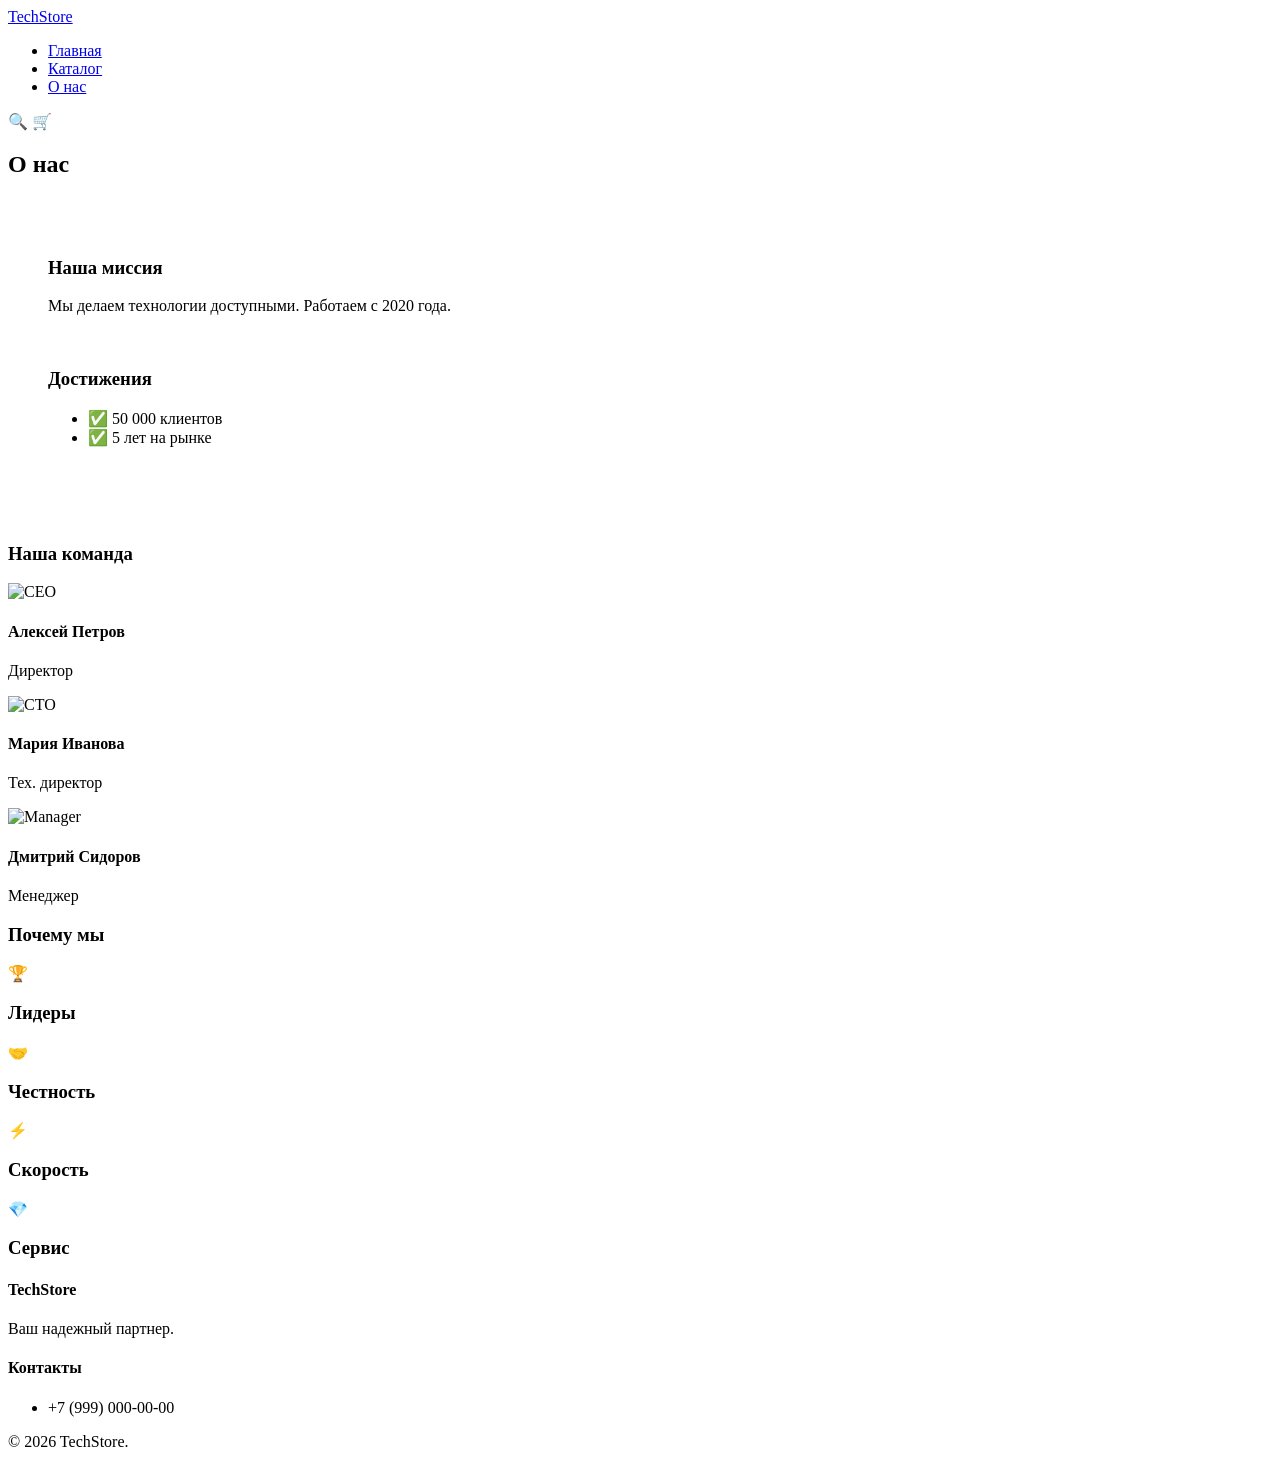
==== about.html @ f482d98d "Add about.html" ====
<!DOCTYPE html>
<html lang="ru-RU">
<head>
    <meta charset="UTF-8">
    <meta name="viewport" content="width=device-width, initial-scale=1.0">
    <title>TechStore - О нас</title>
    <link rel="stylesheet" href="css/style.css">
</head>
<body>
    <header>
        <div class="container nav-wrapper">
            <a href="index.html" class="logo">TechStore</a>
            <nav>
                <ul class="nav-menu">
                    <li><a href="index.html">Главная</a></li>
                    <li><a href="catalog.html">Каталог</a></li>
                    <li><a href="about.html">О нас</a></li>
                </ul>
            </nav>
            <div class="icons">🔍 🛒</div>
        </div>
    </header>

    <main class="container">
        <h2 class="section-title">О нас</h2>
        <div style="background: #fff; padding: 40px; border-radius: 8px; margin-bottom: 40px;">
            <h3>Наша миссия</h3>
            <p>Мы делаем технологии доступными. Работаем с 2020 года.</p>
            <br>
            <h3>Достижения</h3>
            <ul>
                <li>✅ 50 000 клиентов</li>
                <li>✅ 5 лет на рынке</li>
            </ul>
        </div>

        <h3 class="section-title">Наша команда</h3>
        <div class="team-grid">
            <div class="team-card">
                <img src="https://placehold.co/150x150?text=CEO" alt="CEO" class="team-img">
                <h4>Алексей Петров</h4><p>Директор</p>
            </div>
            <div class="team-card">
                <img src="https://placehold.co/150x150?text=CTO" alt="CTO" class="team-img">
                <h4>Мария Иванова</h4><p>Тех. директор</p>
            </div>
            <div class="team-card">
                <img src="https://placehold.co/150x150?text=Mgr" alt="Manager" class="team-img">
                <h4>Дмитрий Сидоров</h4><p>Менеджер</p>
            </div>
        </div>

        <h3 class="section-title">Почему мы</h3>
        <div class="advantages-grid">
            <div class="advantage-item"><div class="advantage-icon">🏆</div><h3>Лидеры</h3></div>
            <div class="advantage-item"><div class="advantage-icon">🤝</div><h3>Честность</h3></div>
            <div class="advantage-item"><div class="advantage-icon">⚡</div><h3>Скорость</h3></div>
            <div class="advantage-item"><div class="advantage-icon">💎</div><h3>Сервис</h3></div>
        </div>
    </main>

    <footer>
        <div class="container">
            <div class="footer-content">
                <div class="footer-section"><h4>TechStore</h4><p>Ваш надежный партнер.</p></div>
                <div class="footer-section"><h4>Контакты</h4><ul><li>+7 (999) 000-00-00</li></ul></div>
            </div>
            <div class="copyright">&copy; 2026 TechStore.</div>
        </div>
    </footer>
</body>
</html>
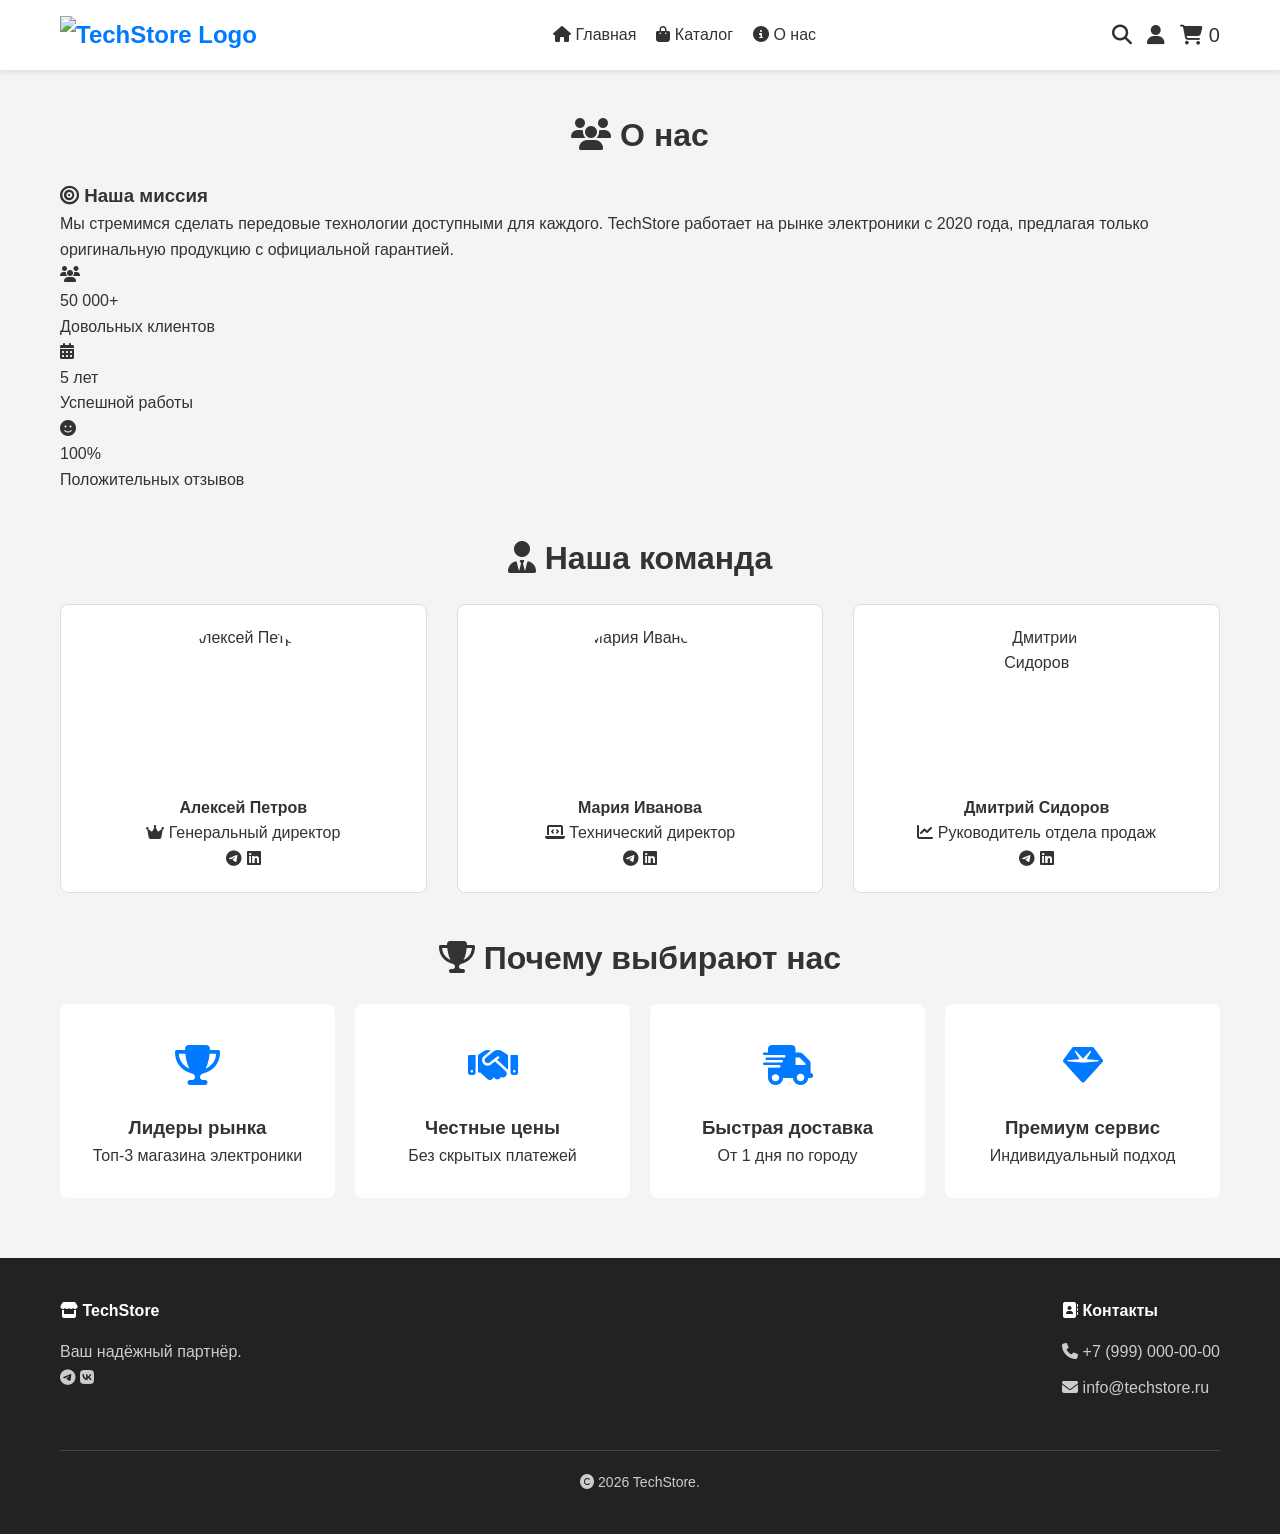
==== commit 0dbb603d: "added new about.html" ====
--- a/about.html
+++ b/about.html
@@ -4,68 +4,145 @@
     <meta charset="UTF-8">
     <meta name="viewport" content="width=device-width, initial-scale=1.0">
     <title>TechStore - О нас</title>
+    <link rel="stylesheet" href="https://cdnjs.cloudflare.com/ajax/libs/font-awesome/6.4.0/css/all.min.css">
     <link rel="stylesheet" href="css/style.css">
 </head>
 <body>
     <header>
         <div class="container nav-wrapper">
-            <a href="index.html" class="logo">TechStore</a>
+            <a href="index.html" class="logo">
+                <img src="https://placehold.co/150x50/007bff/ffffff?text=TechStore" alt="TechStore Logo" class="logo-img">
+            </a>
             <nav>
                 <ul class="nav-menu">
-                    <li><a href="index.html">Главная</a></li>
-                    <li><a href="catalog.html">Каталог</a></li>
-                    <li><a href="about.html">О нас</a></li>
+                    <li><a href="index.html"><i class="fas fa-home"></i> Главная</a></li>
+                    <li><a href="catalog.html"><i class="fas fa-shopping-bag"></i> Каталог</a></li>
+                    <li><a href="about.html"><i class="fas fa-info-circle"></i> О нас</a></li>
                 </ul>
             </nav>
-            <div class="icons">🔍 🛒</div>
+            <div class="icons">
+                <a href="#" class="icon-link"><i class="fas fa-search"></i></a>
+                <a href="#" class="icon-link"><i class="fas fa-user"></i></a>
+                <a href="#" class="icon-link cart-icon">
+                    <i class="fas fa-shopping-cart"></i>
+                    <span class="cart-count">0</span>
+                </a>
+            </div>
         </div>
     </header>
 
     <main class="container">
-        <h2 class="section-title">О нас</h2>
-        <div style="background: #fff; padding: 40px; border-radius: 8px; margin-bottom: 40px;">
-            <h3>Наша миссия</h3>
-            <p>Мы делаем технологии доступными. Работаем с 2020 года.</p>
-            <br>
-            <h3>Достижения</h3>
-            <ul>
-                <li>✅ 50 000 клиентов</li>
-                <li>✅ 5 лет на рынке</li>
-            </ul>
-        </div>
-
-        <h3 class="section-title">Наша команда</h3>
-        <div class="team-grid">
-            <div class="team-card">
-                <img src="https://placehold.co/150x150?text=CEO" alt="CEO" class="team-img">
-                <h4>Алексей Петров</h4><p>Директор</p>
+        <h2 class="section-title"><i class="fas fa-users"></i> О нас</h2>
+        
+        <div class="about-content">
+            <div class="about-text">
+                <h3><i class="fas fa-bullseye"></i> Наша миссия</h3>
+                <p>Мы стремимся сделать передовые технологии доступными для каждого. TechStore работает на рынке электроники с 2020 года, предлагая только оригинальную продукцию с официальной гарантией.</p>
             </div>
-            <div class="team-card">
-                <img src="https://placehold.co/150x150?text=CTO" alt="CTO" class="team-img">
-                <h4>Мария Иванова</h4><p>Тех. директор</p>
-            </div>
-            <div class="team-card">
-                <img src="https://placehold.co/150x150?text=Mgr" alt="Manager" class="team-img">
-                <h4>Дмитрий Сидоров</h4><p>Менеджер</p>
+            
+            <div class="about-stats">
+                <div class="stat-item">
+                    <i class="fas fa-users stat-icon"></i>
+                    <div class="stat-number">50 000+</div>
+                    <div class="stat-label">Довольных клиентов</div>
+                </div>
+                <div class="stat-item">
+                    <i class="fas fa-calendar-alt stat-icon"></i>
+                    <div class="stat-number">5 лет</div>
+                    <div class="stat-label">Успешной работы</div>
+                </div>
+                <div class="stat-item">
+                    <i class="fas fa-smile stat-icon"></i>
+                    <div class="stat-number">100%</div>
+                    <div class="stat-label">Положительных отзывов</div>
+                </div>
             </div>
         </div>
 
-        <h3 class="section-title">Почему мы</h3>
+        <h3 class="section-title"><i class="fas fa-user-tie"></i> Наша команда</h3>
+        <div class="team-grid">
+            <!-- Член команды 1 -->
+            <div class="team-card">
+                <!-- ЗАМЕНИТЕ: src на фото сотрудника -->
+                <img src="https://placehold.co/150x150/007bff/fff?text=АП" alt="Алексей Петров" class="team-img">
+                <h4>Алексей Петров</h4>
+                <p class="team-position"><i class="fas fa-crown"></i> Генеральный директор</p>
+                <div class="team-social">
+                    <a href="#"><i class="fab fa-telegram"></i></a>
+                    <a href="#"><i class="fab fa-linkedin"></i></a>
+                </div>
+            </div>
+            
+            <!-- Член команды 2 -->
+            <div class="team-card">
+                <img src="https://placehold.co/150x150/007bff/fff?text=МИ" alt="Мария Иванова" class="team-img">
+                <h4>Мария Иванова</h4>
+                <p class="team-position"><i class="fas fa-laptop-code"></i> Технический директор</p>
+                <div class="team-social">
+                    <a href="#"><i class="fab fa-telegram"></i></a>
+                    <a href="#"><i class="fab fa-linkedin"></i></a>
+                </div>
+            </div>
+            
+            <!-- Член команды 3 -->
+            <div class="team-card">
+                <img src="https://placehold.co/150x150/007bff/fff?text=ДС" alt="Дмитрий Сидоров" class="team-img">
+                <h4>Дмитрий Сидоров</h4>
+                <p class="team-position"><i class="fas fa-chart-line"></i> Руководитель отдела продаж</p>
+                <div class="team-social">
+                    <a href="#"><i class="fab fa-telegram"></i></a>
+                    <a href="#"><i class="fab fa-linkedin"></i></a>
+                </div>
+            </div>
+        </div>
+
+        <h3 class="section-title"><i class="fas fa-trophy"></i> Почему выбирают нас</h3>
         <div class="advantages-grid">
-            <div class="advantage-item"><div class="advantage-icon">🏆</div><h3>Лидеры</h3></div>
-            <div class="advantage-item"><div class="advantage-icon">🤝</div><h3>Честность</h3></div>
-            <div class="advantage-item"><div class="advantage-icon">⚡</div><h3>Скорость</h3></div>
-            <div class="advantage-item"><div class="advantage-icon">💎</div><h3>Сервис</h3></div>
+            <div class="advantage-item">
+                <div class="advantage-icon"><i class="fas fa-trophy"></i></div>
+                <h3>Лидеры рынка</h3>
+                <p>Топ-3 магазина электроники</p>
+            </div>
+            <div class="advantage-item">
+                <div class="advantage-icon"><i class="fas fa-handshake"></i></div>
+                <h3>Честные цены</h3>
+                <p>Без скрытых платежей</p>
+            </div>
+            <div class="advantage-item">
+                <div class="advantage-icon"><i class="fas fa-shipping-fast"></i></div>
+                <h3>Быстрая доставка</h3>
+                <p>От 1 дня по городу</p>
+            </div>
+            <div class="advantage-item">
+                <div class="advantage-icon"><i class="fas fa-gem"></i></div>
+                <h3>Премиум сервис</h3>
+                <p>Индивидуальный подход</p>
+            </div>
         </div>
     </main>
 
     <footer>
         <div class="container">
             <div class="footer-content">
-                <div class="footer-section"><h4>TechStore</h4><p>Ваш надежный партнер.</p></div>
-                <div class="footer-section"><h4>Контакты</h4><ul><li>+7 (999) 000-00-00</li></ul></div>
+                <div class="footer-section">
+                    <h4><i class="fas fa-store"></i> TechStore</h4>
+                    <p>Ваш надёжный партнёр.</p>
+                    <div class="social-links">
+                        <a href="#" class="social-icon"><i class="fab fa-telegram"></i></a>
+                        <a href="#" class="social-icon"><i class="fab fa-vk"></i></a>
+                    </div>
+                </div>
+                <div class="footer-section">
+                    <h4><i class="fas fa-address-book"></i> Контакты</h4>
+                    <ul>
+                        <li><i class="fas fa-phone"></i> +7 (999) 000-00-00</li>
+                        <li><i class="fas fa-envelope"></i> info@techstore.ru</li>
+                    </ul>
+                </div>
             </div>
-            <div class="copyright">&copy; 2026 TechStore.</div>
+            <div class="copyright">
+                <i class="fas fa-copyright"></i> 2026 TechStore.
+            </div>
         </div>
     </footer>
 </body>
--- a/css/style.css
+++ b/css/style.css
@@ -0,0 +1,68 @@
+/* Сброс стилей */
+* { box-sizing: border-box; margin: 0; padding: 0; }
+body { font-family: 'Arial', sans-serif; line-height: 1.6; color: #333; background: #f4f4f4; }
+ul { list-style: none; }
+a { text-decoration: none; color: inherit; }
+img { max-width: 100%; display: block; }
+button { cursor: pointer; border: none; font-family: inherit; }
+
+/* Общие классы */
+.container { max-width: 1200px; margin: 0 auto; padding: 0 20px; }
+.section-title { text-align: center; font-size: 32px; margin: 40px 0 20px; }
+.btn { display: inline-block; background: #007bff; color: #fff; padding: 10px 20px; border-radius: 5px; transition: 0.3s; }
+.btn:hover { background: #0056b3; }
+
+/* Шапка */
+header { background: #fff; box-shadow: 0 2px 5px rgba(0,0,0,0.1); position: sticky; top: 0; z-index: 100; }
+.nav-wrapper { display: flex; justify-content: space-between; align-items: center; height: 70px; }
+.logo { font-size: 24px; font-weight: bold; color: #007bff; }
+.nav-menu { display: flex; gap: 20px; }
+.nav-menu a:hover { color: #007bff; }
+.icons { font-size: 20px; display: flex; gap: 15px; }
+
+/* Главный баннер */
+.hero { background: linear-gradient(rgba(0,0,0,0.6), rgba(0,0,0,0.6)), url('https://placehold.co/1920x600/333/999?text=Banner'); background-size: cover; background-position: center; color: #fff; text-align: center; padding: 100px 20px; }
+.hero h1 { font-size: 48px; margin-bottom: 20px; }
+.hero p { font-size: 20px; margin-bottom: 30px; }
+
+/* Карточки товаров */
+.products-grid { display: grid; grid-template-columns: repeat(3, 1fr); gap: 30px; margin-bottom: 40px; }
+.product-card { background: #fff; border: 1px solid #ddd; border-radius: 8px; overflow: hidden; transition: 0.3s; display: flex; flex-direction: column; }
+.product-card:hover { transform: translateY(-5px); box-shadow: 0 10px 20px rgba(0,0,0,0.1); }
+.product-img { width: 100%; height: 200px; object-fit: cover; background: #eee; }
+.product-info { padding: 20px; flex-grow: 1; display: flex; flex-direction: column; }
+.product-title { font-size: 18px; margin-bottom: 10px; }
+.product-price { font-size: 20px; font-weight: bold; color: #007bff; margin-bottom: 10px; }
+.product-rating { color: #ffc107; margin-bottom: 15px; }
+.product-btn { margin-top: auto; width: 100%; padding: 10px; background: #333; color: #fff; border-radius: 4px; }
+.product-btn:hover { background: #007bff; }
+
+/* Преимущества */
+.advantages-grid { display: grid; grid-template-columns: repeat(4, 1fr); gap: 20px; text-align: center; margin-bottom: 40px; }
+.advantage-item { background: #fff; padding: 30px; border-radius: 8px; }
+.advantage-icon { font-size: 40px; color: #007bff; margin-bottom: 15px; }
+
+/* О нас  */
+.team-grid { display: grid; grid-template-columns: repeat(3, 1fr); gap: 30px; margin-bottom: 40px; }
+.team-card { background: #fff; text-align: center; padding: 20px; border-radius: 8px; border: 1px solid #ddd; }
+.team-img { width: 150px; height: 150px; border-radius: 50%; object-fit: cover; margin: 0 auto 20px; }
+
+/* Футер */
+footer { background: #222; color: #ccc; padding: 40px 0; margin-top: 60px; }
+.footer-content { display: flex; justify-content: space-between; flex-wrap: wrap; gap: 20px; }
+.footer-section h4 { color: #fff; margin-bottom: 15px; }
+.footer-section ul li { margin-bottom: 10px; }
+.copyright { text-align: center; margin-top: 40px; padding-top: 20px; border-top: 1px solid #444; font-size: 14px; }
+
+/* Планшет (до 1199px) */
+@media (max-width: 1199px) {
+    .products-grid, .advantages-grid, .team-grid { grid-template-columns: repeat(2, 1fr); }
+}
+/* Мобильный (до 575px) */
+@media (max-width: 575px) {
+    .nav-wrapper { flex-direction: column; height: auto; padding: 15px 0; gap: 15px; }
+    .nav-menu { flex-direction: column; align-items: center; gap: 10px; }
+    .hero h1 { font-size: 32px; }
+    .products-grid, .advantages-grid, .team-grid { grid-template-columns: 1fr; }
+    .footer-content { flex-direction: column; text-align: center; }
+}
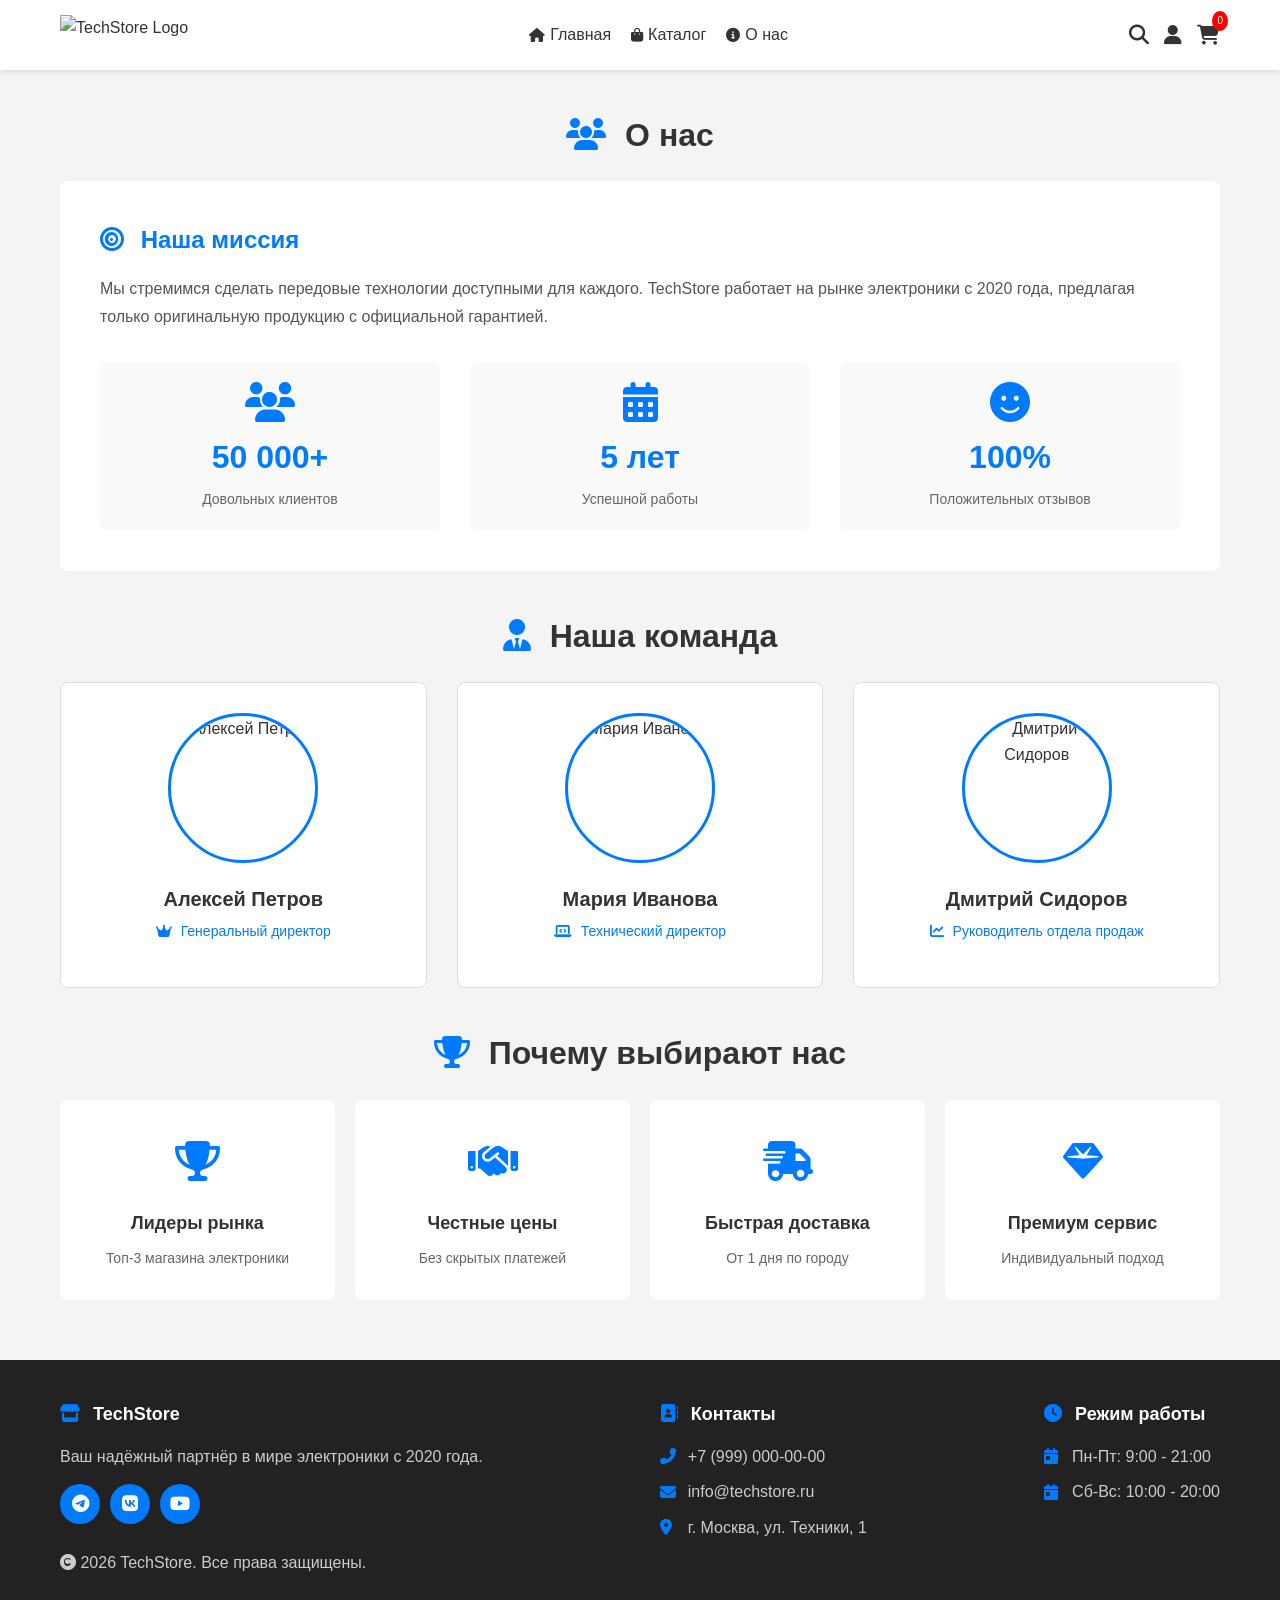
==== commit 2646f949: "added new about.html" ====
--- a/about.html
+++ b/about.html
@@ -63,14 +63,9 @@
         <div class="team-grid">
             <!-- Член команды 1 -->
             <div class="team-card">
-                <!-- ЗАМЕНИТЕ: src на фото сотрудника -->
                 <img src="https://placehold.co/150x150/007bff/fff?text=АП" alt="Алексей Петров" class="team-img">
                 <h4>Алексей Петров</h4>
                 <p class="team-position"><i class="fas fa-crown"></i> Генеральный директор</p>
-                <div class="team-social">
-                    <a href="#"><i class="fab fa-telegram"></i></a>
-                    <a href="#"><i class="fab fa-linkedin"></i></a>
-                </div>
             </div>
             
             <!-- Член команды 2 -->
@@ -78,10 +73,6 @@
                 <img src="https://placehold.co/150x150/007bff/fff?text=МИ" alt="Мария Иванова" class="team-img">
                 <h4>Мария Иванова</h4>
                 <p class="team-position"><i class="fas fa-laptop-code"></i> Технический директор</p>
-                <div class="team-social">
-                    <a href="#"><i class="fab fa-telegram"></i></a>
-                    <a href="#"><i class="fab fa-linkedin"></i></a>
-                </div>
             </div>
             
             <!-- Член команды 3 -->
@@ -89,10 +80,6 @@
                 <img src="https://placehold.co/150x150/007bff/fff?text=ДС" alt="Дмитрий Сидоров" class="team-img">
                 <h4>Дмитрий Сидоров</h4>
                 <p class="team-position"><i class="fas fa-chart-line"></i> Руководитель отдела продаж</p>
-                <div class="team-social">
-                    <a href="#"><i class="fab fa-telegram"></i></a>
-                    <a href="#"><i class="fab fa-linkedin"></i></a>
-                </div>
             </div>
         </div>
 
@@ -126,22 +113,31 @@
             <div class="footer-content">
                 <div class="footer-section">
                     <h4><i class="fas fa-store"></i> TechStore</h4>
-                    <p>Ваш надёжный партнёр.</p>
+                    <p>Ваш надёжный партнёр в мире электроники с 2020 года.</p>
                     <div class="social-links">
-                        <a href="#" class="social-icon"><i class="fab fa-telegram"></i></a>
+                        <a href="#" class="social-icon"><i class="fab fa-telegram-plane"></i></a>
                         <a href="#" class="social-icon"><i class="fab fa-vk"></i></a>
+                        <a href="#" class="social-icon"><i class="fab fa-youtube"></i></a>
                     </div>
                 </div>
                 <div class="footer-section">
                     <h4><i class="fas fa-address-book"></i> Контакты</h4>
                     <ul>
-                        <li><i class="fas fa-phone"></i> +7 (999) 000-00-00</li>
+                        <li><i class="fas fa-phone-alt"></i> +7 (999) 000-00-00</li>
                         <li><i class="fas fa-envelope"></i> info@techstore.ru</li>
+                        <li><i class="fas fa-map-marker-alt"></i> г. Москва, ул. Техники, 1</li>
+                    </ul>
+                </div>
+                <div class="footer-section">
+                    <h4><i class="fas fa-clock"></i> Режим работы</h4>
+                    <ul>
+                        <li><i class="fas fa-calendar-day"></i> Пн-Пт: 9:00 - 21:00</li>
+                        <li><i class="fas fa-calendar-day"></i> Сб-Вс: 10:00 - 20:00</li>
                     </ul>
                 </div>
             </div>
-            <div class="copyright">
-                <i class="fas fa-copyright"></i> 2026 TechStore.
+            <div class="footer-bottom">
+                <p><i class="fas fa-copyright"></i> 2026 TechStore. Все права защищены.</p>
             </div>
         </div>
     </footer>
--- a/css/style.css
+++ b/css/style.css
@@ -9,20 +9,50 @@
 /* Общие классы */
 .container { max-width: 1200px; margin: 0 auto; padding: 0 20px; }
 .section-title { text-align: center; font-size: 32px; margin: 40px 0 20px; }
-.btn { display: inline-block; background: #007bff; color: #fff; padding: 10px 20px; border-radius: 5px; transition: 0.3s; }
-.btn:hover { background: #0056b3; }
+.section-title i { color: #007bff; margin-right: 10px; }
+.btn { display: inline-block; background: #007bff; color: #fff; padding: 12px 25px; border-radius: 5px; transition: 0.3s; font-size: 16px; }
+.btn:hover { background: #0056b3; transform: translateY(-2px); }
+.btn i { margin-right: 8px; }
 
 /* Шапка */
 header { background: #fff; box-shadow: 0 2px 5px rgba(0,0,0,0.1); position: sticky; top: 0; z-index: 100; }
 .nav-wrapper { display: flex; justify-content: space-between; align-items: center; height: 70px; }
-.logo { font-size: 24px; font-weight: bold; color: #007bff; }
+
+/* Логотип */
+.logo-img { height: 40px; width: auto; }
+
+/* Меню */
 .nav-menu { display: flex; gap: 20px; }
+.nav-menu a { font-weight: 500; transition: 0.3s; display: flex; align-items: center; gap: 5px; }
 .nav-menu a:hover { color: #007bff; }
-.icons { font-size: 20px; display: flex; gap: 15px; }
+.nav-menu a i { font-size: 14px; }
 
-/* Главный баннер */
-.hero { background: linear-gradient(rgba(0,0,0,0.6), rgba(0,0,0,0.6)), url('https://placehold.co/1920x600/333/999?text=Banner'); background-size: cover; background-position: center; color: #fff; text-align: center; padding: 100px 20px; }
+/* Иконки */
+.icons { display: flex; gap: 15px; align-items: center; }
+.icon-link { font-size: 20px; color: #333; transition: 0.3s; position: relative; }
+.icon-link:hover { color: #007bff; }
+.cart-icon .cart-count { 
+    position: absolute; 
+    top: -8px; 
+    right: -8px; 
+    background: #ff0000; 
+    color: #fff; 
+    font-size: 10px; 
+    padding: 2px 5px; 
+    border-radius: 50%; 
+}
+
+/* Баннер */
+.hero { 
+    background: linear-gradient(rgba(0,0,0,0.6), rgba(0,0,0,0.6)), url('https://placehold.co/1920x600/333/999?text=TechStore+Banner'); 
+    background-size: cover; 
+    background-position: center; 
+    color: #fff; 
+    text-align: center; 
+    padding: 100px 20px; 
+}
 .hero h1 { font-size: 48px; margin-bottom: 20px; }
+.hero h1 i { color: #ffc107; }
 .hero p { font-size: 20px; margin-bottom: 30px; }
 
 /* Карточки товаров */
@@ -33,36 +63,75 @@
 .product-info { padding: 20px; flex-grow: 1; display: flex; flex-direction: column; }
 .product-title { font-size: 18px; margin-bottom: 10px; }
 .product-price { font-size: 20px; font-weight: bold; color: #007bff; margin-bottom: 10px; }
-.product-rating { color: #ffc107; margin-bottom: 15px; }
-.product-btn { margin-top: auto; width: 100%; padding: 10px; background: #333; color: #fff; border-radius: 4px; }
+.product-price i { font-size: 16px; margin-right: 3px; }
+.product-rating { color: #ffc107; margin-bottom: 15px; font-size: 14px; }
+.product-rating .rating-text { color: #666; margin-left: 5px; }
+.product-btn { margin-top: auto; width: 100%; padding: 12px; background: #333; color: #fff; border-radius: 4px; transition: 0.3s; font-size: 14px; }
 .product-btn:hover { background: #007bff; }
+.product-btn i { margin-right: 5px; }
 
 /* Преимущества */
 .advantages-grid { display: grid; grid-template-columns: repeat(4, 1fr); gap: 20px; text-align: center; margin-bottom: 40px; }
-.advantage-item { background: #fff; padding: 30px; border-radius: 8px; }
+.advantage-item { background: #fff; padding: 30px; border-radius: 8px; transition: 0.3s; }
+.advantage-item:hover { transform: translateY(-5px); box-shadow: 0 5px 15px rgba(0,0,0,0.1); }
 .advantage-icon { font-size: 40px; color: #007bff; margin-bottom: 15px; }
+.advantage-item h3 { margin-bottom: 10px; font-size: 18px; }
+.advantage-item p { color: #666; font-size: 14px; }
 
-/* О нас  */
+/* О нас */
+.about-content { background: #fff; padding: 40px; border-radius: 8px; margin-bottom: 40px; }
+.about-text h3 { font-size: 24px; margin-bottom: 15px; color: #007bff; }
+.about-text h3 i { margin-right: 10px; }
+.about-text p { line-height: 1.8; color: #555; }
+
+/* Статистика */
+.about-stats { display: grid; grid-template-columns: repeat(3, 1fr); gap: 30px; margin-top: 30px; }
+.stat-item { text-align: center; padding: 20px; background: #f9f9f9; border-radius: 8px; }
+.stat-icon { font-size: 40px; color: #007bff; margin-bottom: 10px; }
+.stat-number { font-size: 32px; font-weight: bold; color: #007bff; margin-bottom: 5px; }
+.stat-label { color: #666; font-size: 14px; }
+
+/* Команда */
 .team-grid { display: grid; grid-template-columns: repeat(3, 1fr); gap: 30px; margin-bottom: 40px; }
-.team-card { background: #fff; text-align: center; padding: 20px; border-radius: 8px; border: 1px solid #ddd; }
-.team-img { width: 150px; height: 150px; border-radius: 50%; object-fit: cover; margin: 0 auto 20px; }
+.team-card { background: #fff; text-align: center; padding: 30px; border-radius: 8px; border: 1px solid #ddd; transition: 0.3s; }
+.team-card:hover { transform: translateY(-5px); box-shadow: 0 10px 20px rgba(0,0,0,0.1); }
+.team-img { width: 150px; height: 150px; border-radius: 50%; object-fit: cover; margin: 0 auto 20px; border: 3px solid #007bff; }
+.team-card h4 { font-size: 20px; margin-bottom: 5px; }
+.team-position { color: #007bff; margin-bottom: 15px; font-size: 14px; }
+.team-position i { margin-right: 5px; }
+.team-social { display: flex; justify-content: center; gap: 10px; }
+.team-social a { color: #666; font-size: 18px; transition: 0.3s; }
+.team-social a:hover { color: #007bff; }
 
 /* Футер */
 footer { background: #222; color: #ccc; padding: 40px 0; margin-top: 60px; }
 .footer-content { display: flex; justify-content: space-between; flex-wrap: wrap; gap: 20px; }
-.footer-section h4 { color: #fff; margin-bottom: 15px; }
-.footer-section ul li { margin-bottom: 10px; }
+.footer-section h4 { color: #fff; margin-bottom: 15px; font-size: 18px; }
+.footer-section h4 i { margin-right: 8px; color: #007bff; }
+.footer-section ul li { margin-bottom: 10px; display: flex; align-items: center; gap: 8px; }
+.footer-section ul li i { color: #007bff; width: 20px; }
+.footer-section p { line-height: 1.6; }
+
+/* Соцсети */
+.social-links { display: flex; gap: 10px; margin-top: 15px; }
+.social-icon { width: 40px; height: 40px; background: #007bff; color: #fff; border-radius: 50%; display: flex; align-items: center; justify-content: center; transition: 0.3s; font-size: 18px; }
+.social-icon:hover { background: #0056b3; transform: translateY(-3px); }
+
 .copyright { text-align: center; margin-top: 40px; padding-top: 20px; border-top: 1px solid #444; font-size: 14px; }
+.copyright i { margin-right: 5px; }
 
-/* Планшет (до 1199px) */
+/* Адаптивность */
 @media (max-width: 1199px) {
     .products-grid, .advantages-grid, .team-grid { grid-template-columns: repeat(2, 1fr); }
+    .about-stats { grid-template-columns: repeat(2, 1fr); }
 }
-/* Мобильный (до 575px) */
+
 @media (max-width: 575px) {
     .nav-wrapper { flex-direction: column; height: auto; padding: 15px 0; gap: 15px; }
     .nav-menu { flex-direction: column; align-items: center; gap: 10px; }
     .hero h1 { font-size: 32px; }
-    .products-grid, .advantages-grid, .team-grid { grid-template-columns: 1fr; }
+    .products-grid, .advantages-grid, .team-grid, .about-stats { grid-template-columns: 1fr; }
     .footer-content { flex-direction: column; text-align: center; }
+    .footer-section ul li { justify-content: center; }
+    .social-links { justify-content: center; }
 }
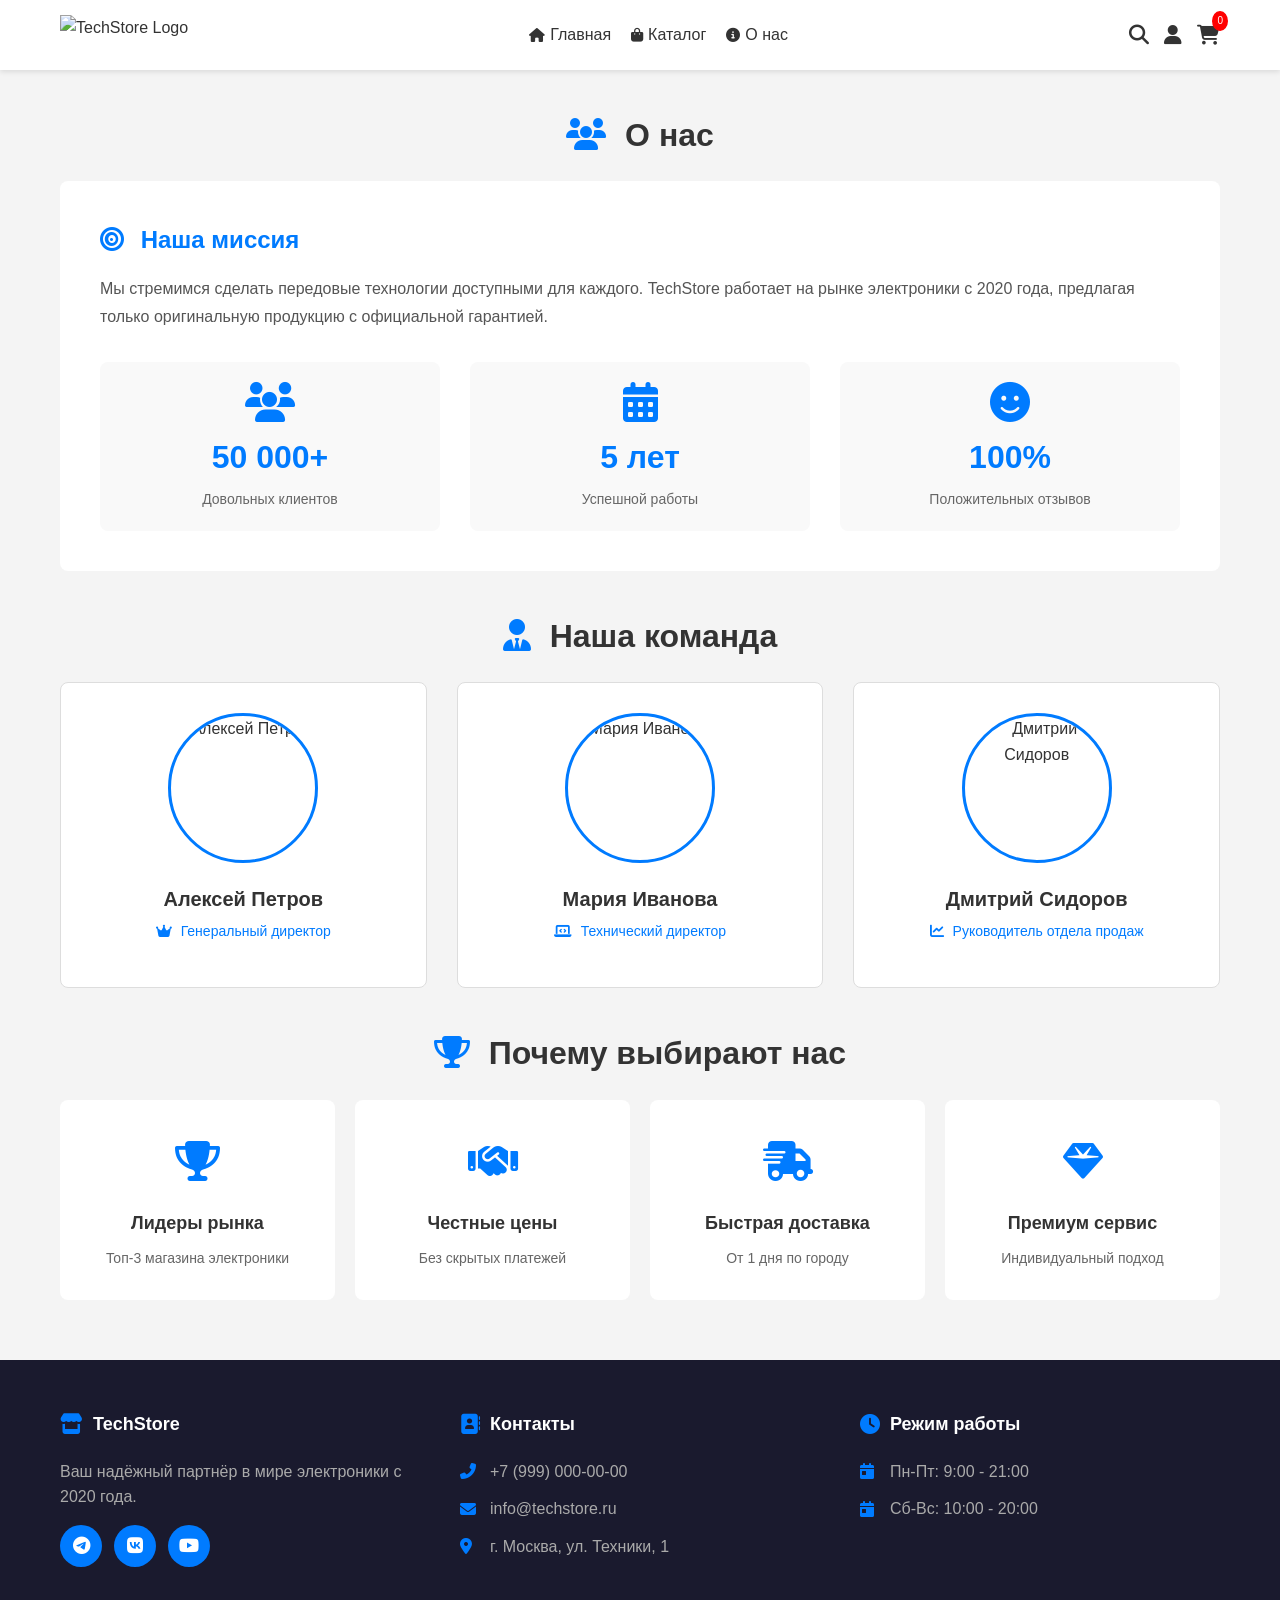
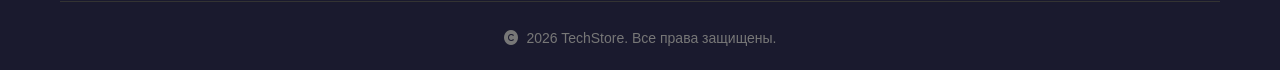
==== commit 98af21eb: "end html files" ====
--- a/about.html
+++ b/about.html
@@ -108,38 +108,38 @@
         </div>
     </main>
 
-    <footer>
-        <div class="container">
-            <div class="footer-content">
-                <div class="footer-section">
-                    <h4><i class="fas fa-store"></i> TechStore</h4>
-                    <p>Ваш надёжный партнёр в мире электроники с 2020 года.</p>
-                    <div class="social-links">
-                        <a href="#" class="social-icon"><i class="fab fa-telegram-plane"></i></a>
-                        <a href="#" class="social-icon"><i class="fab fa-vk"></i></a>
-                        <a href="#" class="social-icon"><i class="fab fa-youtube"></i></a>
-                    </div>
-                </div>
-                <div class="footer-section">
-                    <h4><i class="fas fa-address-book"></i> Контакты</h4>
-                    <ul>
-                        <li><i class="fas fa-phone-alt"></i> +7 (999) 000-00-00</li>
-                        <li><i class="fas fa-envelope"></i> info@techstore.ru</li>
-                        <li><i class="fas fa-map-marker-alt"></i> г. Москва, ул. Техники, 1</li>
-                    </ul>
-                </div>
-                <div class="footer-section">
-                    <h4><i class="fas fa-clock"></i> Режим работы</h4>
-                    <ul>
-                        <li><i class="fas fa-calendar-day"></i> Пн-Пт: 9:00 - 21:00</li>
-                        <li><i class="fas fa-calendar-day"></i> Сб-Вс: 10:00 - 20:00</li>
-                    </ul>
+<footer>
+    <div class="container">
+        <div class="footer-content">
+            <div class="footer-section">
+                <h4><i class="fas fa-store"></i> TechStore</h4>
+                <p>Ваш надёжный партнёр в мире электроники с 2020 года.</p>
+                <div class="social-links">
+                    <a href="#" class="social-icon"><i class="fab fa-telegram-plane"></i></a>
+                    <a href="#" class="social-icon"><i class="fab fa-vk"></i></a>
+                    <a href="#" class="social-icon"><i class="fab fa-youtube"></i></a>
                 </div>
             </div>
-            <div class="footer-bottom">
-                <p><i class="fas fa-copyright"></i> 2026 TechStore. Все права защищены.</p>
+            <div class="footer-section">
+                <h4><i class="fas fa-address-book"></i> Контакты</h4>
+                <ul>
+                    <li><i class="fas fa-phone-alt"></i> +7 (999) 000-00-00</li>
+                    <li><i class="fas fa-envelope"></i> info@techstore.ru</li>
+                    <li><i class="fas fa-map-marker-alt"></i> г. Москва, ул. Техники, 1</li>
+                </ul>
+            </div>
+            <div class="footer-section">
+                <h4><i class="fas fa-clock"></i> Режим работы</h4>
+                <ul>
+                    <li><i class="fas fa-calendar-day"></i> Пн-Пт: 9:00 - 21:00</li>
+                    <li><i class="fas fa-calendar-day"></i> Сб-Вс: 10:00 - 20:00</li>
+                </ul>
             </div>
         </div>
-    </footer>
+        <div class="footer-bottom">
+            <p><i class="fas fa-copyright"></i> 2026 TechStore. Все права защищены.</p>
+        </div>
+    </div>
+</footer>
 </body>
 </html>
--- a/css/style.css
+++ b/css/style.css
@@ -104,26 +104,28 @@
 .team-social a:hover { color: #007bff; }
 
 /* Футер */
-footer { background: #222; color: #ccc; padding: 40px 0; margin-top: 60px; }
-.footer-content { display: flex; justify-content: space-between; flex-wrap: wrap; gap: 20px; }
-.footer-section h4 { color: #fff; margin-bottom: 15px; font-size: 18px; }
-.footer-section h4 i { margin-right: 8px; color: #007bff; }
-.footer-section ul li { margin-bottom: 10px; display: flex; align-items: center; gap: 8px; }
+footer { background: #1a1a2e; color: #ccc; padding: 50px 0 20px; margin-top: 60px; }
+.footer-content { display: grid; grid-template-columns: repeat(3, 1fr); gap: 40px; margin-bottom: 30px; }
+.footer-section h4 { color: #fff; margin-bottom: 20px; font-size: 18px; display: flex; align-items: center; gap: 10px; }
+.footer-section h4 i { color: #007bff; font-size: 20px; }
+.footer-section ul li { margin-bottom: 12px; display: flex; align-items: center; gap: 10px; color: #aaa; }
 .footer-section ul li i { color: #007bff; width: 20px; }
-.footer-section p { line-height: 1.6; }
+.footer-section p { line-height: 1.6; color: #aaa; margin-bottom: 15px; }
 
-/* Соцсети */
-.social-links { display: flex; gap: 10px; margin-top: 15px; }
-.social-icon { width: 40px; height: 40px; background: #007bff; color: #fff; border-radius: 50%; display: flex; align-items: center; justify-content: center; transition: 0.3s; font-size: 18px; }
-.social-icon:hover { background: #0056b3; transform: translateY(-3px); }
+/* Соцсети в футере */
+.social-links { display: flex; gap: 12px; margin-top: 15px; }
+.social-icon { width: 42px; height: 42px; background: #007bff; color: #fff; border-radius: 50%; display: flex; align-items: center; justify-content: center; transition: 0.3s; font-size: 18px; }
+.social-icon:hover { background: #0056b3; transform: translateY(-3px) rotate(360deg); }
 
-.copyright { text-align: center; margin-top: 40px; padding-top: 20px; border-top: 1px solid #444; font-size: 14px; }
-.copyright i { margin-right: 5px; }
+/* Низ футера */
+.footer-bottom { text-align: center; padding-top: 25px; border-top: 1px solid #333; color: #777; font-size: 14px; }
+.footer-bottom i { margin-right: 5px; }
 
 /* Адаптивность */
 @media (max-width: 1199px) {
     .products-grid, .advantages-grid, .team-grid { grid-template-columns: repeat(2, 1fr); }
     .about-stats { grid-template-columns: repeat(2, 1fr); }
+    .footer-content { grid-template-columns: repeat(2, 1fr); }
 }
 
 @media (max-width: 575px) {
@@ -131,7 +133,7 @@
     .nav-menu { flex-direction: column; align-items: center; gap: 10px; }
     .hero h1 { font-size: 32px; }
     .products-grid, .advantages-grid, .team-grid, .about-stats { grid-template-columns: 1fr; }
-    .footer-content { flex-direction: column; text-align: center; }
+    .footer-content { grid-template-columns: 1fr; text-align: center; }
     .footer-section ul li { justify-content: center; }
     .social-links { justify-content: center; }
 }
